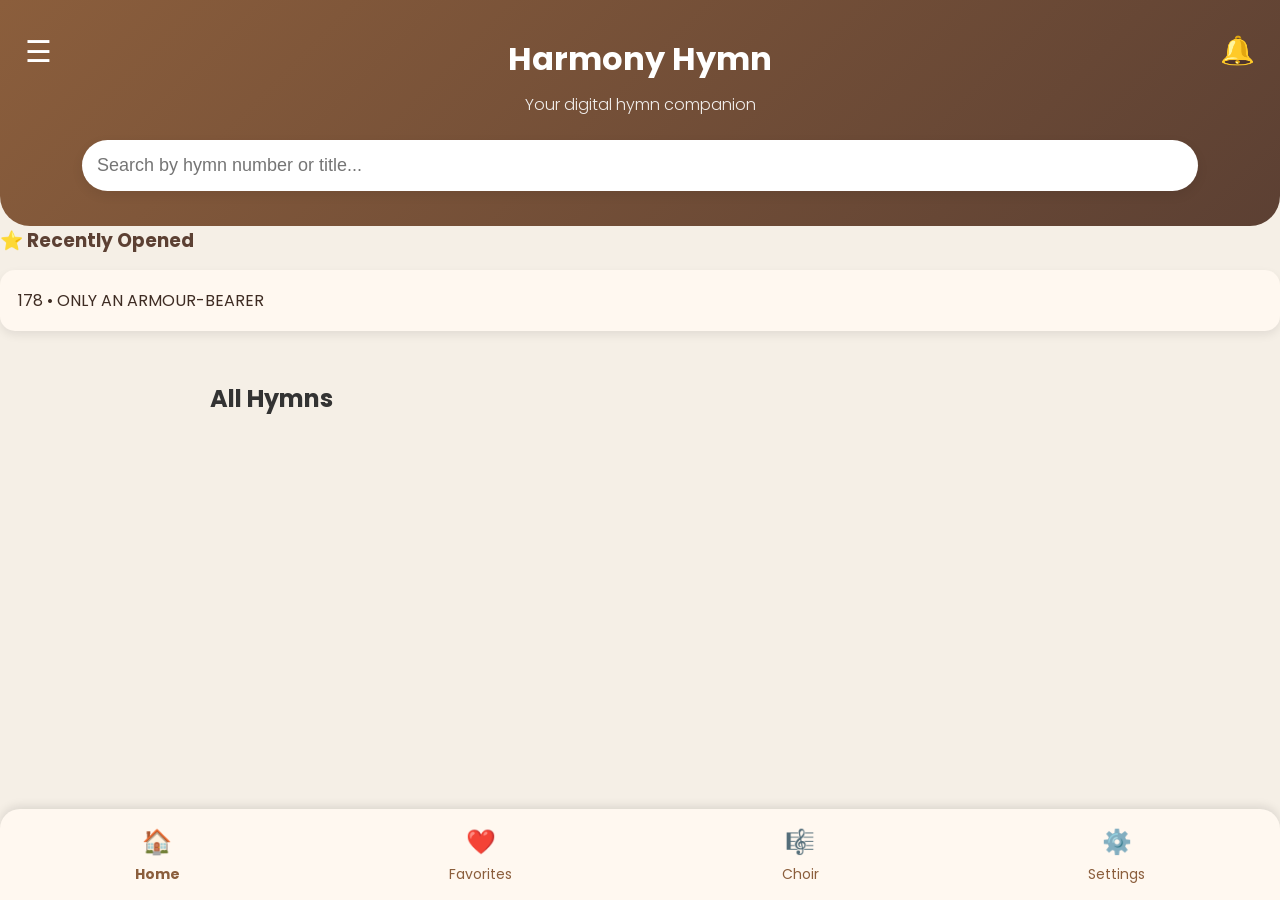
==== index.html @ 347078da "First Commit Date:4 july" ====
<!DOCTYPE html>
<html lang="en">

<head>
    <meta charset="UTF-8">
    <meta name="viewport" content="width=device-width, initial-scale=1.0">
    <title> Hymn App</title>

    <link rel="stylesheet" href="css/style.css">
    <link rel="preconnect" href="https://fonts.googleapis.com">
    <link rel="preconnect" href="https://fonts.gstatic.com" crossorigin>
    <link href="https://fonts.googleapis.com/css2?family=Poppins:wght@300;400;500;600;700&display=swap"
        rel="stylesheet">
</head>

<body>
    <header>
        <h1> Harmony Hymn</h1>
        <p class="subtitle">
            Your digital hymn companion
        </p>

        <input type="text" id="searchBox" placeholder="Search by hymn number or title..." onkeyup="searchHymns()">
        <div class="menu-btn">
            ☰
        </div>
        <div class="notification-btn">
            🔔
        </div>

    </header>
    <section class="recent">

        <h3>⭐ Recently Opened</h3>

        <div class="recent-card">
            178 • ONLY AN ARMOUR-BEARER
        </div>

    </section>
    <main>

        <h2>All Hymns</h2>

        <div id="hymnList"></div>

    </main>

    </main>
    <nav class="bottom-nav">

        <a href="#" class="nav-item active">
            <span class="icon">🏠</span>
            <span>Home</span>
        </a>

        <a href="#" class="nav-item">
            <span class="icon">❤️</span>
            <span>Favorites</span>
        </a>

        <a href="#" class="nav-item">
            <span class="icon">🎼</span>
            <span>Choir</span>
        </a>

        <a href="#" class="nav-item">
            <span class="icon">⚙️</span>
            <span>Settings</span>
        </a>

    </nav>

    <script src="js/script.js"></script>

</body>

</html>
---- css/style.css ----
/* RESET */

* {
    margin: 0;
    padding: 0;
    box-sizing: border-box;
}


/* BODY */


body {
    font-family: 'Poppins', sans-serif;
    background-color: #F5EFE6;
    color: #3E2C23;
    padding-bottom: 90px;
}

/* HEADER */


header {
    background: linear-gradient(135deg, #8B5E3C, #5C4033);
    color: white;
    text-align: center;
    padding: 35px 20px;
    border-bottom-left-radius: 30px;
    border-bottom-right-radius: 30px;

    position: relative;
}

header h1 {
    font-size: 32px;
}

/*SEARCH BAR*/


#searchBox {

    width: 90%;
    display: block;

    margin: 20px auto 0;

    padding: 15px;

    font-size: 18px;

    border: none;

    border-radius: 30px;

    outline: none;

    background: white;

    box-shadow: 0 4px 12px rgba(0, 0, 0, .08);
}

main {
    padding: 20px;
}

h2 {
    margin-bottom: 15px;
    color: #333;
}

/*HYMN CARD*/


.hymn-card {

    background: #FFF8F0;

    padding: 20px;

    margin-bottom: 18px;

    border-radius: 18px;

    display: flex;

    justify-content: space-between;

    align-items: center;

    cursor: pointer;

    transition: .3s;

    box-shadow: 0 6px 18px rgba(0, 0, 0, .08);

}

.hymn-card:hover {

    transform: translateY(-5px);

    box-shadow: 0 10px 22px rgba(0, 0, 0, .15);

}

main {
    max-width: 900px;
    margin: auto;
    padding: 20px;
}

p {
    line-height: 1.8;
    font-size: 18px;
}

hr {
    margin: 30px 0;
}

h3 {
    color: #5C4033;
    margin-bottom: 15px;
}

.subtitle {
    margin-top: 8px;
    opacity: 0.9;
    font-size: 16px;
    font-weight: 300;
}


.number {

    background: #8B5E3C;

    color: white;

    width: 70px;

    height: 70px;

    border-radius: 18px;

    display: flex;

    justify-content: center;

    align-items: center;

    font-size: 24px;

    font-weight: 600;

}

.title {

    flex: 1;

    margin-left: 20px;

    font-size: 24px;

    font-weight: 500;

}

.arrow {

    font-size: 40px;

    color: #8B5E3C;

}

/* Bottom Navigation */

.bottom-nav {

    position: fixed;

    bottom: 0;

    left: 0;

    width: 100%;

    background: #FFF8F0;

    display: flex;

    justify-content: space-around;

    align-items: center;

    padding: 15px 0;

    box-shadow: 0 -3px 10px rgba(0, 0, 0, .1);

    border-top-left-radius: 20px;

    border-top-right-radius: 20px;

}

.nav-item {

    display: flex;

    flex-direction: column;

    align-items: center;

    text-decoration: none;

    color: #8B5E3C;

    font-size: 14px;

    transition: .3s;

}

.icon {

    font-size: 24px;

    margin-bottom: 5px;

}

.nav-item:hover {

    color: #5C4033;

    transform: translateY(-3px);

}

.active {

    font-weight: bold;

}

.menu-btn {

    position: absolute;

    left: 25px;

    top: 30px;

    font-size: 30px;

    cursor: pointer;

}

.notification-btn {

    position: absolute;

    right: 25px;

    top: 30px;

    font-size: 28px;

    cursor: pointer;

}

.recent {

    margin-bottom: 30px;

}

.recent-card {

    background: #FFF8F0;

    padding: 18px;

    border-radius: 15px;

    box-shadow: 0 4px 10px rgba(0, 0, 0, .08);

}

.hymn-header {
    background: linear-gradient(135deg, #8B5E3C, #5C4033);
    color: white;
    padding: 30px 20px;
    border-bottom-left-radius: 30px;
    border-bottom-right-radius: 30px;
    position: relative;
    text-align: center;
}

/* =========================
   HYMN PAGE
========================= */

.hymn-header {
    background: linear-gradient(135deg, #8B5E3C, #5C4033);
    color: white;
    text-align: center;
    padding: 40px 20px;
    border-bottom-left-radius: 30px;
    border-bottom-right-radius: 30px;
    position: relative;
}

.back-btn,
.favorite-btn {

    position: absolute;

    top: 25px;

    width: 45px;
    height: 45px;

    border: none;

    border-radius: 50%;

    background: white;

    cursor: pointer;

    font-size: 20px;

    transition: 0.3s;
}

.back-btn {
    left: 20px;
}

.favorite-btn {
    right: 20px;
}

.back-btn:hover,
.favorite-btn:hover {

    transform: scale(1.1);

}

.hymn-number {

    width: 70px;
    height: 70px;

    background: white;

    color: #8B5E3C;

    border-radius: 50%;

    margin: 20px auto;

    display: flex;

    justify-content: center;

    align-items: center;

    font-size: 26px;

    font-weight: bold;

}

.card {

    background: #FFF8F0;

    margin: 20px;

    padding: 20px;

    border-radius: 20px;

    box-shadow: 0 6px 18px rgba(0, 0, 0, .08);

}

.choir-item {

    display: flex;

    justify-content: space-between;

    align-items: center;

    padding: 16px;

    margin-top: 12px;

    background: white;

    border-radius: 12px;

    cursor: pointer;

    transition: 0.3s;

}

.choir-item:hover {

    background: #F5EFE6;

    transform: translateX(5px);

}
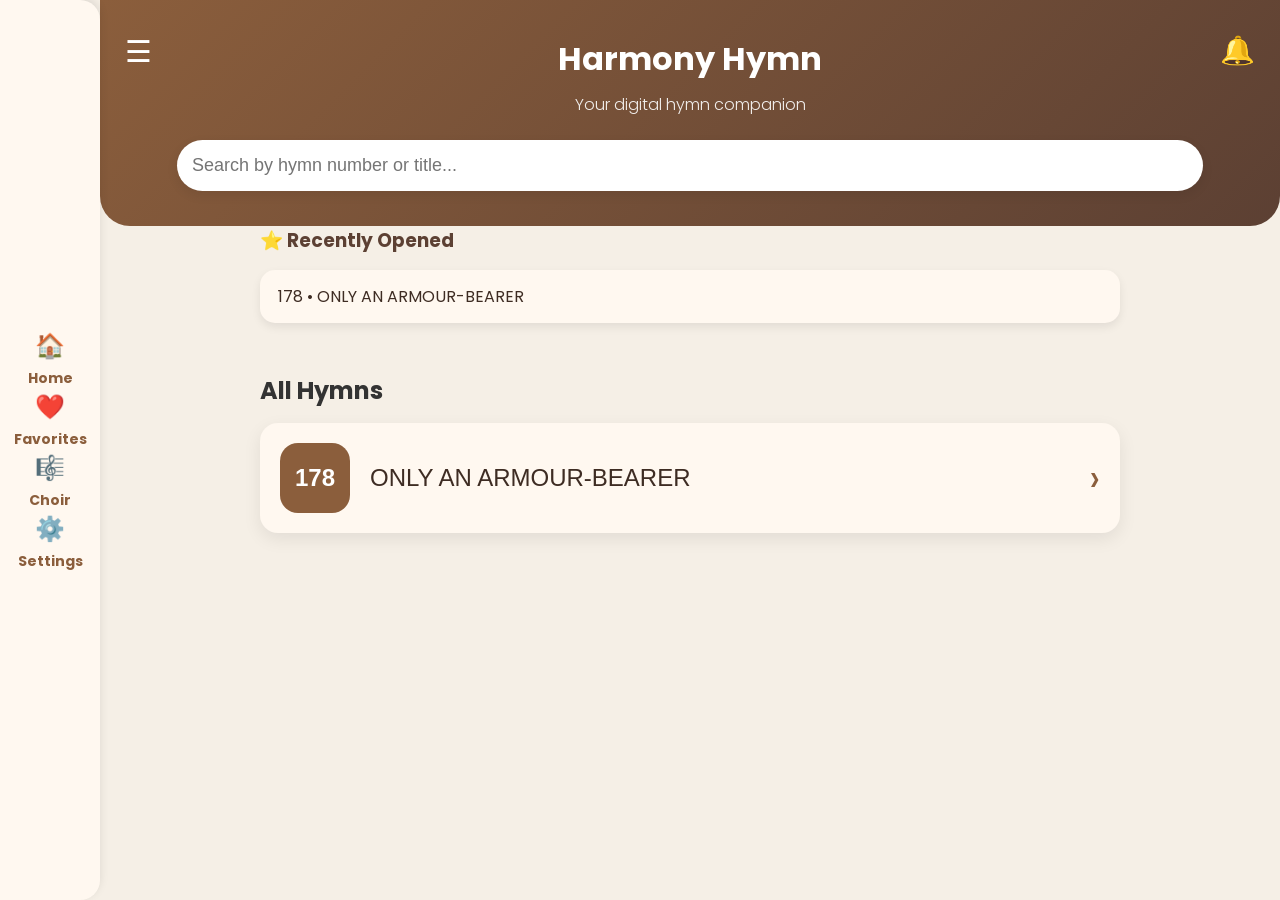
==== commit 060b49c8: "function button of side bar" ====
--- a/index.html
+++ b/index.html
@@ -49,22 +49,22 @@
     </main>
     <nav class="bottom-nav">
 
-        <a href="#" class="nav-item active">
+        <a href="index.html" class="nav-item active">
             <span class="icon">🏠</span>
             <span>Home</span>
         </a>
 
-        <a href="#" class="nav-item">
+        <a href="index.html" class="nav-item active">
             <span class="icon">❤️</span>
             <span>Favorites</span>
         </a>
 
-        <a href="#" class="nav-item">
+        <a href="index.html" class="nav-item active">
             <span class="icon">🎼</span>
             <span>Choir</span>
         </a>
 
-        <a href="#" class="nav-item">
+        <a href="index.html" class="nav-item active">
             <span class="icon">⚙️</span>
             <span>Settings</span>
         </a>
--- a/css/style.css
+++ b/css/style.css
@@ -275,21 +275,20 @@
 }
 
 .recent {
-
-    margin-bottom: 30px;
-
+    max-width: 900px;
+    margin: 0 auto 30px;
+    padding: 0 20px;
 }
 
 .recent-card {
-
     background: #FFF8F0;
-
-    padding: 18px;
-
+    padding: 14px 18px;
     border-radius: 15px;
-
     box-shadow: 0 4px 10px rgba(0, 0, 0, .08);
 
+    width: 100%;
+    max-width: 900px;
+    margin: auto;
 }
 
 .hymn-header {
@@ -421,4 +420,94 @@
 
     transform: translateX(5px);
 
+}
+
+/* ===========================
+   Key Selector
+=========================== */
+
+.hymn-meta {
+    display: flex;
+    flex-direction: column;
+    align-items: center;
+    gap: 10px;
+}
+
+.key-selector {
+
+    display: flex;
+    align-items: center;
+    gap: 10px;
+
+    padding: 10px 18px;
+
+    background: rgba(255, 255, 255, .15);
+
+    border-radius: 30px;
+
+}
+
+.key-selector label {
+
+    color: white;
+    font-weight: 600;
+
+}
+
+.key-selector select {
+
+    padding: 8px 14px;
+
+    border: none;
+
+    border-radius: 20px;
+
+    font-size: 16px;
+
+    font-family: 'Poppins', sans-serif;
+
+    cursor: pointer;
+
+    outline: none;
+
+}
+
+.solfa {
+    background: #111;
+    color: white;
+
+    padding: 20px;
+    border-radius: 18px;
+
+    font-family: "Courier New", monospace;
+    font-size: 17px;
+    line-height: 1.8;
+
+    white-space: pre-wrap;
+    overflow-x: auto;
+}
+
+/* =========================
+   DESKTOP SIDE NAVIGATION
+========================= */
+@media (min-width: 768px) {
+    .bottom-nav {
+        position: fixed !important;
+        top: 0 !important;
+        bottom: auto !important;
+        left: 0 !important;
+
+        width: 100px !important;
+        height: 100vh !important;
+
+        flex-direction: column !important;
+        justify-content: center !important;
+
+        border-radius: 0 20px 20px 0 !important;
+    }
+
+    body {
+        padding-bottom: 0 !important;
+        padding-left: 100px !important;
+    }
 }
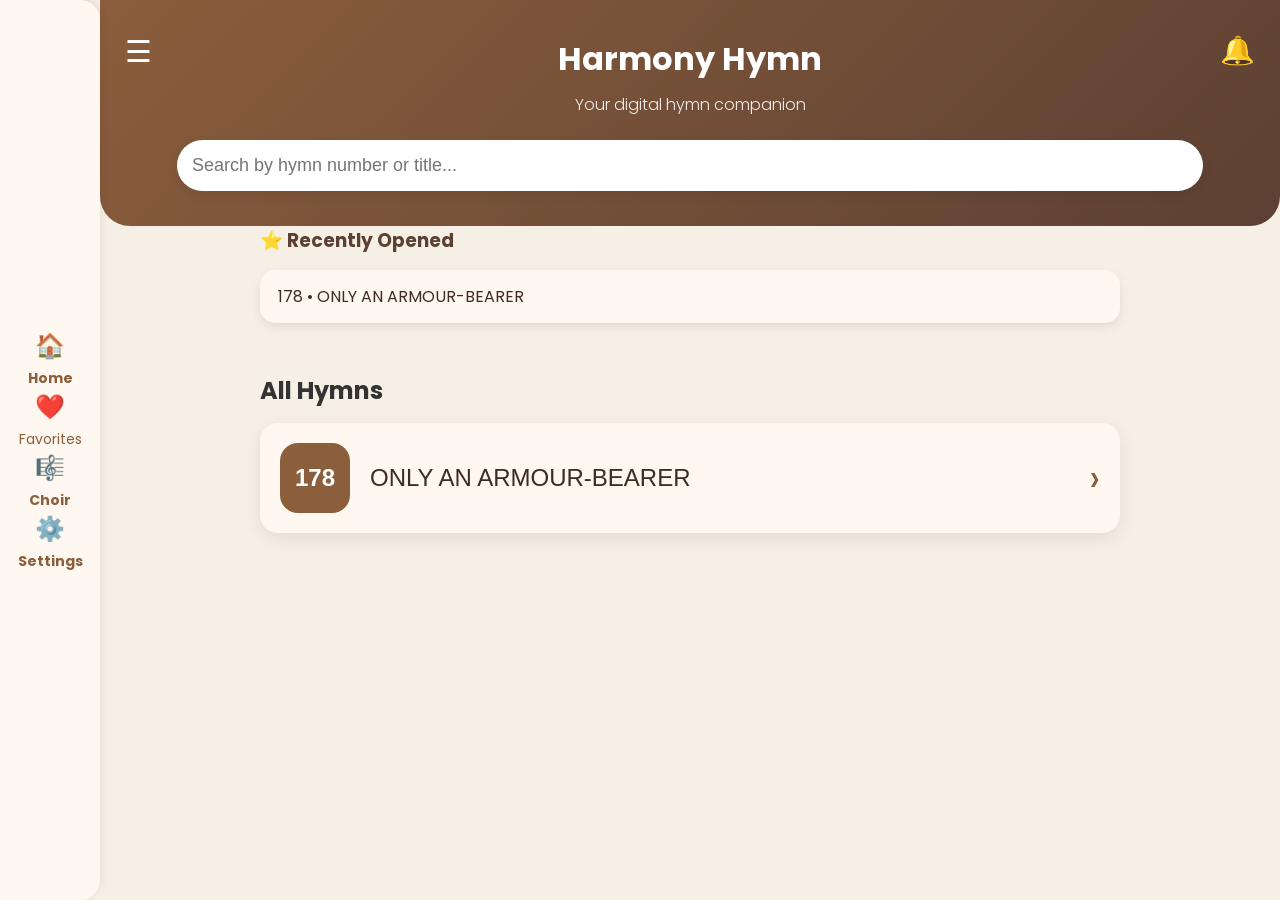
==== commit c5f66d30: "fav button" ====
--- a/index.html
+++ b/index.html
@@ -54,7 +54,7 @@
             <span>Home</span>
         </a>
 
-        <a href="index.html" class="nav-item active">
+        <a href="favorites.html" class="nav-item">
             <span class="icon">❤️</span>
             <span>Favorites</span>
         </a>
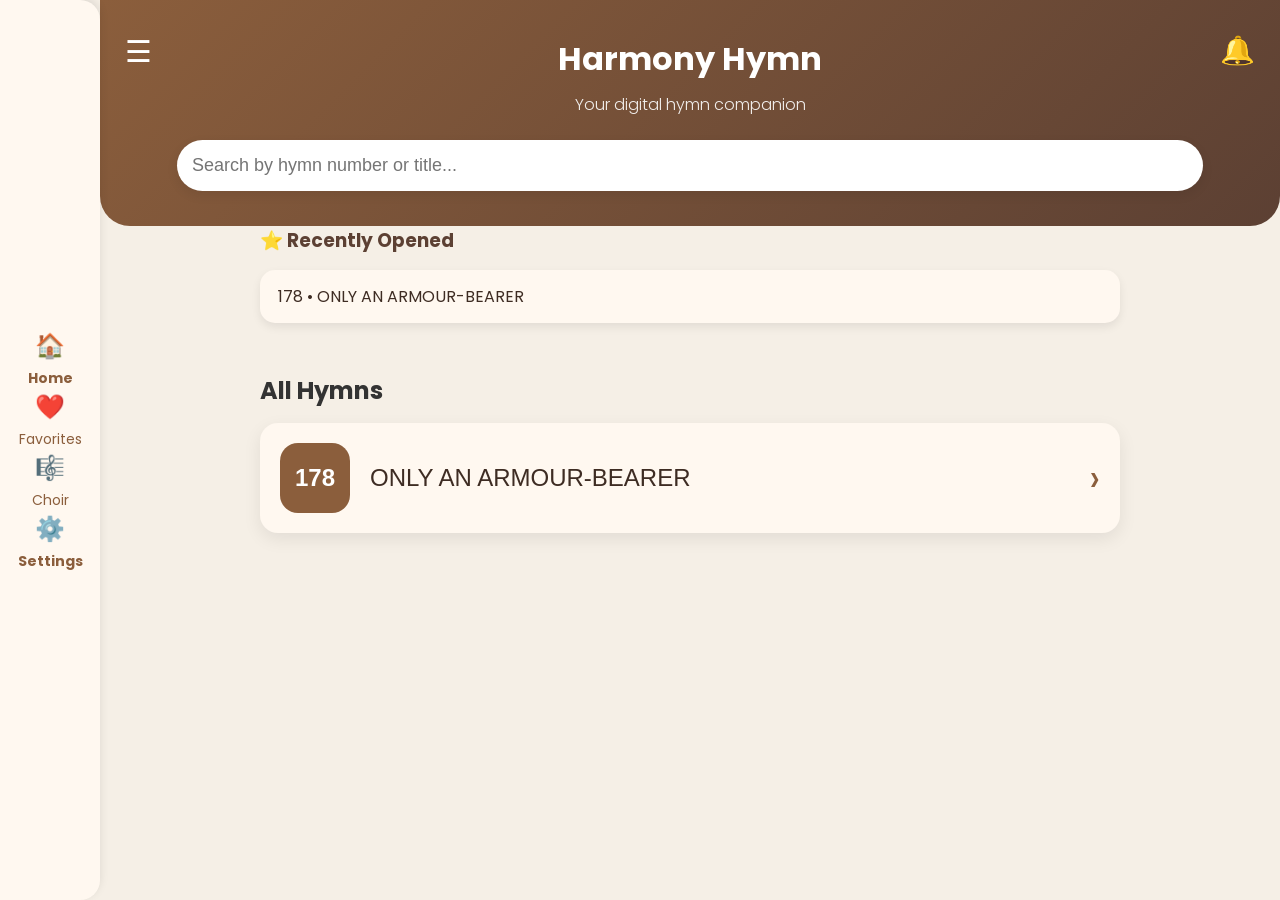
==== commit 7f979c10: "choir page" ====
--- a/index.html
+++ b/index.html
@@ -59,9 +59,10 @@
             <span>Favorites</span>
         </a>
 
-        <a href="index.html" class="nav-item active">
+        <a href="choir.html" class="nav-item">
             <span class="icon">🎼</span>
             <span>Choir</span>
+        </a>
         </a>
 
         <a href="index.html" class="nav-item active">
